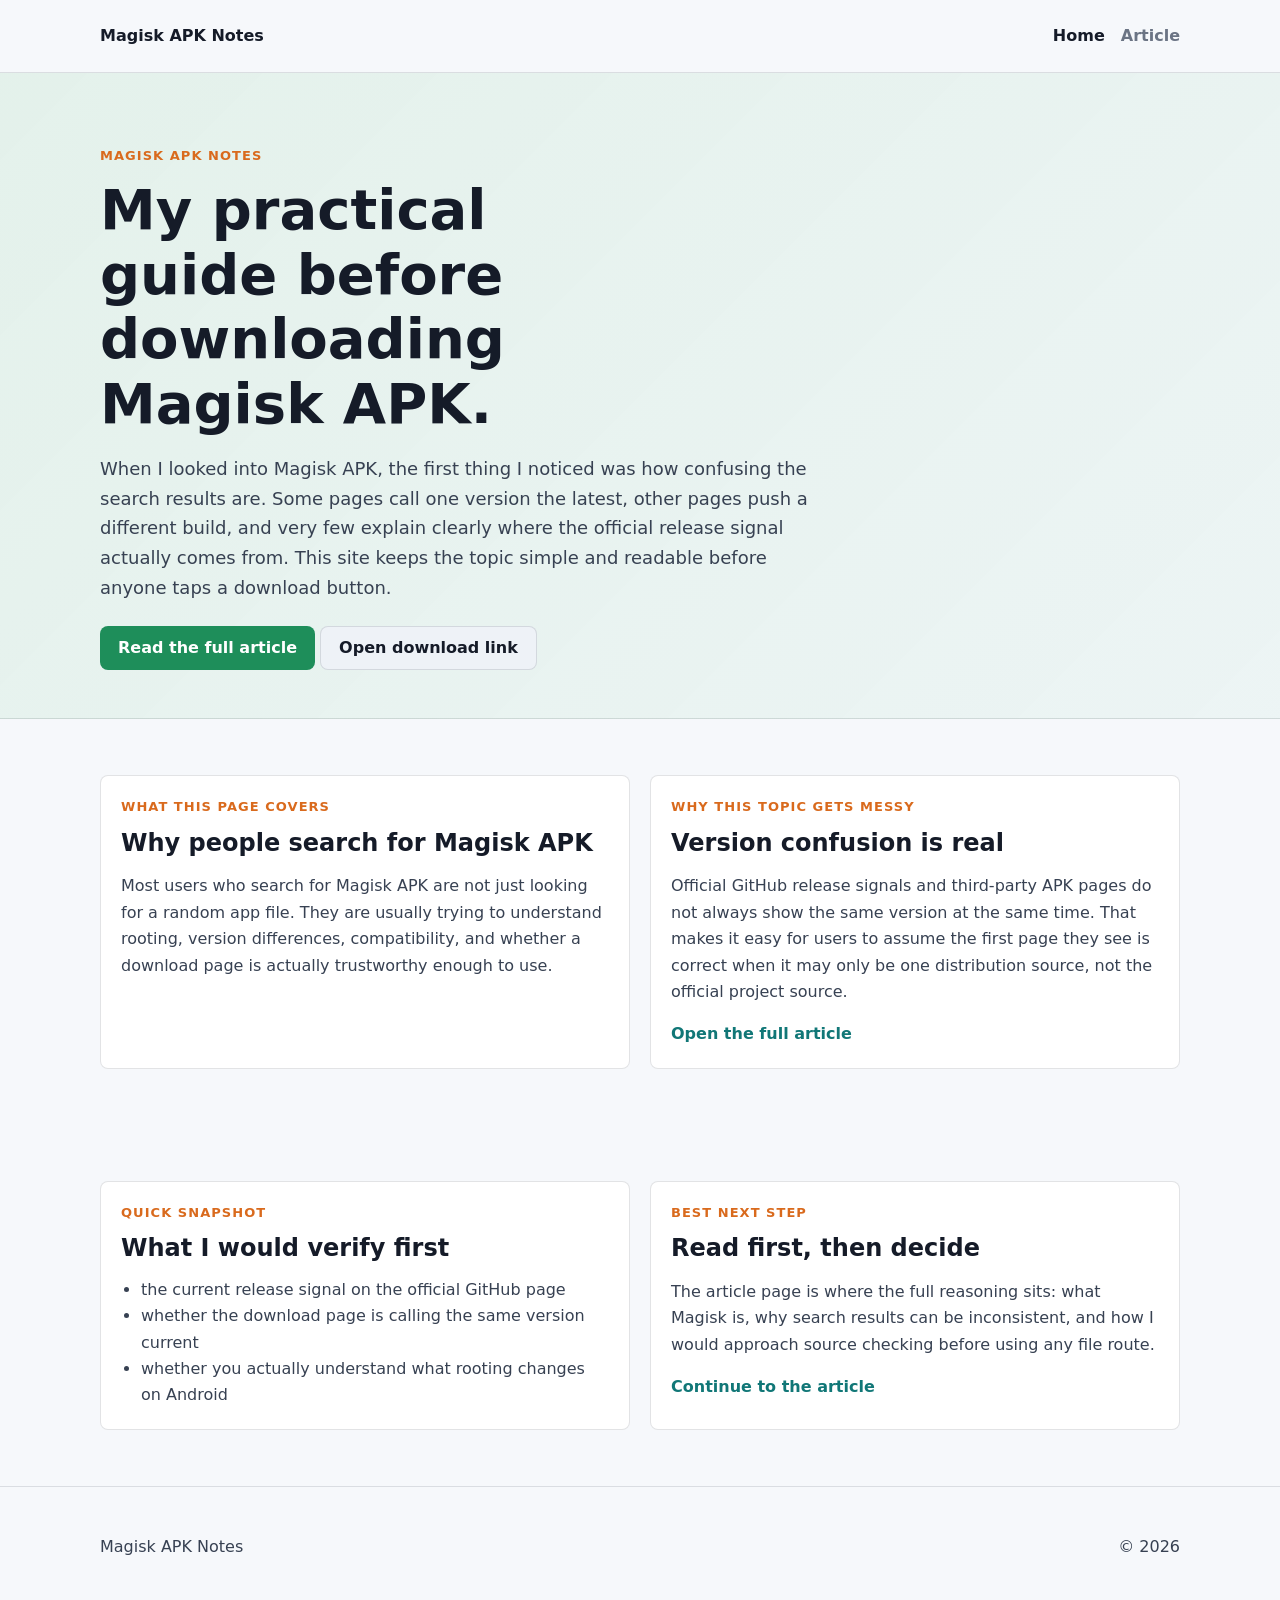
==== index.html @ f272150a "Initial Magisk APK Notes site" ====
<!DOCTYPE html>
<html lang="en">
<head>
  <meta charset="UTF-8">
  <meta name="viewport" content="width=device-width, initial-scale=1.0">
  <title>Magisk APK Notes | My Practical Guide Before Downloading It</title>
  <meta name="description" content="A first-person guide to Magisk APK covering what it is, version confusion, official source checks, and what Android users should know before downloading it.">
  <link rel="canonical" href="https://zeshanalikhan.github.io/magisk-apk-notes-site/">
  <meta property="og:title" content="Magisk APK Notes | My Practical Guide Before Downloading It">
  <meta property="og:description" content="A first-person guide to Magisk APK covering what it is, version confusion, official source checks, and what Android users should know before downloading it.">
  <meta property="og:type" content="website">
  <meta property="og:url" content="https://zeshanalikhan.github.io/magisk-apk-notes-site/">
  <link rel="stylesheet" href="styles.css">
  <script defer src="app.js"></script>
</head>
<body data-page="home">
  <header class="site-header">
    <div class="shell header-row">
      <a class="brand" href="./">Magisk APK Notes</a>
      <nav class="site-nav" aria-label="Primary">
        <a href="./" data-nav="home">Home</a>
        <a href="pages/magisk-apk-notes.html" data-nav="magisk-apk-notes">Article</a>
      </nav>
    </div>
  </header>

  <main>
    <section class="hero">
      <div class="shell hero-copy">
        <p class="eyebrow">Magisk APK notes</p>
        <h1>My practical guide before downloading Magisk APK.</h1>
        <p class="lead">When I looked into Magisk APK, the first thing I noticed was how confusing the search results are. Some pages call one version the latest, other pages push a different build, and very few explain clearly where the official release signal actually comes from. This site keeps the topic simple and readable before anyone taps a download button.</p>
        <div class="hero-actions">
          <a class="button primary" href="pages/magisk-apk-notes.html">Read the full article</a>
          <a class="button secondary-inline" href="https://1024terabox.com/s/1fn65R3W6qTiYEGMREGxmWA">Open download link</a>
        </div>
      </div>
    </section>

    <section class="section">
      <div class="shell grid">
        <article class="panel">
          <p class="section-label">What this page covers</p>
          <h2>Why people search for Magisk APK</h2>
          <p>Most users who search for Magisk APK are not just looking for a random app file. They are usually trying to understand rooting, version differences, compatibility, and whether a download page is actually trustworthy enough to use.</p>
        </article>
        <article class="panel">
          <p class="section-label">Why this topic gets messy</p>
          <h2>Version confusion is real</h2>
          <p>Official GitHub release signals and third-party APK pages do not always show the same version at the same time. That makes it easy for users to assume the first page they see is correct when it may only be one distribution source, not the official project source.</p>
          <a class="text-link" href="pages/magisk-apk-notes.html">Open the full article</a>
        </article>
      </div>
    </section>

    <section class="section section-alt">
      <div class="shell grid">
        <article class="panel">
          <p class="section-label">Quick snapshot</p>
          <h2>What I would verify first</h2>
          <ul>
            <li>the current release signal on the official GitHub page</li>
            <li>whether the download page is calling the same version current</li>
            <li>whether you actually understand what rooting changes on Android</li>
          </ul>
        </article>
        <article class="panel">
          <p class="section-label">Best next step</p>
          <h2>Read first, then decide</h2>
          <p>The article page is where the full reasoning sits: what Magisk is, why search results can be inconsistent, and how I would approach source checking before using any file route.</p>
          <a class="text-link" href="pages/magisk-apk-notes.html">Continue to the article</a>
        </article>
      </div>
    </section>
  </main>

  <footer class="site-footer">
    <div class="shell footer-row">
      <p>Magisk APK Notes</p>
      <p>&copy; <span data-year></span></p>
    </div>
  </footer>
</body>
</html>
---- styles.css ----
:root {
  --bg: #f6f8fb;
  --surface: #ffffff;
  --surface-alt: #eef2f7;
  --ink: #151b28;
  --text: #374152;
  --muted: #6b7484;
  --line: rgba(21, 27, 40, 0.12);
  --green: #1e8e5a;
  --teal: #117777;
  --orange: #d96a1d;
}

*,
*::before,
*::after {
  box-sizing: border-box;
}

body {
  margin: 0;
  font-family: "Inter", "Segoe UI", system-ui, -apple-system, sans-serif;
  background: var(--bg);
  color: var(--text);
  line-height: 1.65;
}

a {
  color: inherit;
}

.shell {
  width: min(1080px, calc(100% - 32px));
  margin: 0 auto;
}

.narrow {
  width: min(760px, 100%);
}

.site-header {
  position: sticky;
  top: 0;
  z-index: 10;
  background: rgba(246, 248, 251, 0.95);
  border-bottom: 1px solid var(--line);
  backdrop-filter: blur(10px);
}

.header-row,
.footer-row {
  display: flex;
  align-items: center;
  justify-content: space-between;
  gap: 20px;
  min-height: 72px;
}

.brand,
.site-nav a,
.text-link {
  text-decoration: none;
}

.brand {
  font-weight: 800;
  color: var(--ink);
}

.site-nav {
  display: flex;
  flex-wrap: wrap;
  gap: 16px;
}

.site-nav a {
  font-weight: 700;
  color: var(--muted);
}

.site-nav a.active {
  color: var(--ink);
}

.hero,
.page-hero {
  padding: 72px 0 48px;
}

.hero {
  background:
    linear-gradient(135deg, rgba(30, 142, 90, 0.12), rgba(17, 119, 119, 0.08)),
    var(--surface);
  border-bottom: 1px solid var(--line);
}

.page-hero {
  background: var(--surface-alt);
  border-bottom: 1px solid var(--line);
}

.eyebrow,
.section-label {
  margin: 0 0 12px;
  color: var(--orange);
  font-size: 13px;
  font-weight: 800;
  text-transform: uppercase;
  letter-spacing: 0.08em;
}

h1,
h2 {
  margin: 0;
  color: var(--ink);
  line-height: 1.15;
}

h1 {
  font-size: clamp(34px, 5vw, 56px);
  max-width: 11ch;
}

.lead {
  margin: 18px 0 0;
  max-width: 64ch;
  font-size: 18px;
}

.hero-actions {
  margin-top: 24px;
}

.section {
  padding: 56px 0;
}

.grid {
  display: grid;
  grid-template-columns: repeat(2, minmax(0, 1fr));
  gap: 20px;
}

.article-stack {
  display: grid;
  gap: 18px;
}

.panel {
  background: var(--surface);
  border: 1px solid var(--line);
  border-radius: 8px;
  padding: 20px;
}

.panel ul {
  margin: 14px 0 0;
  padding-left: 20px;
}

.button {
  display: inline-flex;
  align-items: center;
  justify-content: center;
  min-height: 44px;
  padding: 0 18px;
  border-radius: 8px;
  text-decoration: none;
  font-weight: 800;
}

.button.primary {
  background: var(--green);
  color: #fff;
}

.button.secondary-inline {
  background: var(--surface-alt);
  color: var(--ink);
  border: 1px solid var(--line);
}

.text-link {
  color: var(--teal);
  font-weight: 800;
}

.site-footer {
  padding: 24px 0 36px;
  border-top: 1px solid var(--line);
}

.not-found {
  min-height: 100vh;
  display: grid;
  place-items: center;
  align-content: center;
  gap: 14px;
  text-align: center;
  padding: 32px;
}

@media (max-width: 720px) {
  .grid {
    grid-template-columns: 1fr;
  }

  .lead {
    font-size: 16px;
  }

  h1 {
    max-width: 12ch;
  }
}
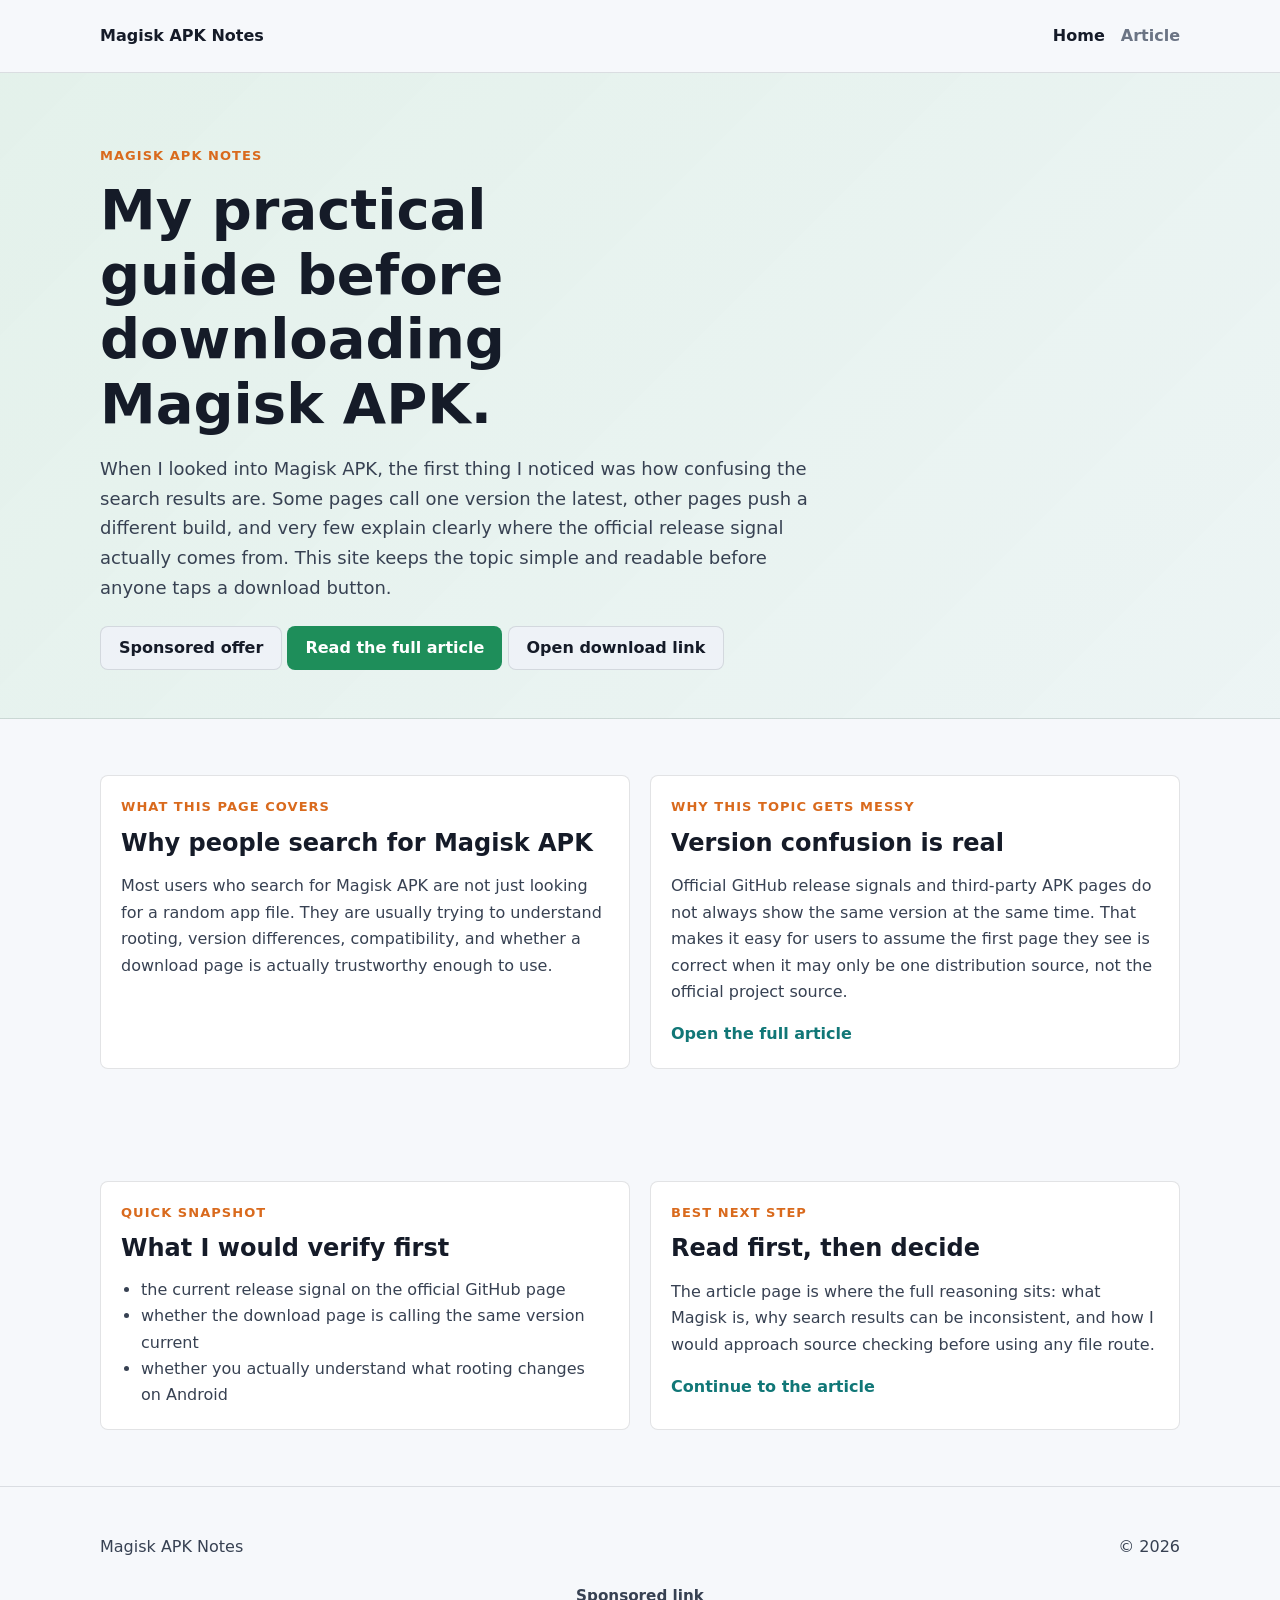
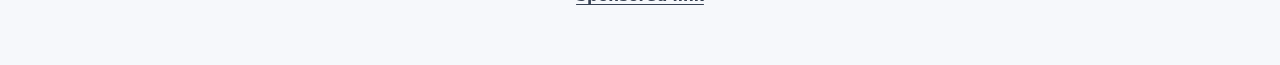
==== commit e67ca152: "Add sponsored smartlink placement" ====
--- a/index.html
+++ b/index.html
@@ -5,6 +5,7 @@
   <meta name="viewport" content="width=device-width, initial-scale=1.0">
   <title>Magisk APK Notes | My Practical Guide Before Downloading It</title>
   <meta name="description" content="A first-person guide to Magisk APK covering what it is, version confusion, official source checks, and what Android users should know before downloading it.">
+  <meta name="google-site-verification" content="zPeMqoo2h3M_oqIertTkiu1rAj5quQBwW_J42bXbuFM">
   <link rel="canonical" href="https://zeshanalikhan.github.io/magisk-apk-notes-site/">
   <meta property="og:title" content="Magisk APK Notes | My Practical Guide Before Downloading It">
   <meta property="og:description" content="A first-person guide to Magisk APK covering what it is, version confusion, official source checks, and what Android users should know before downloading it.">
@@ -31,6 +32,7 @@
         <h1>My practical guide before downloading Magisk APK.</h1>
         <p class="lead">When I looked into Magisk APK, the first thing I noticed was how confusing the search results are. Some pages call one version the latest, other pages push a different build, and very few explain clearly where the official release signal actually comes from. This site keeps the topic simple and readable before anyone taps a download button.</p>
         <div class="hero-actions">
+          <a class="button secondary-inline" href="https://www.profitablecpmratenetwork.com/j9f627innq?key=be46e17df9e34aa3b5b8e77e88a34740" rel="nofollow sponsored noopener" target="_blank">Sponsored offer</a>
           <a class="button primary" href="pages/magisk-apk-notes.html">Read the full article</a>
           <a class="button secondary-inline" href="https://1024terabox.com/s/1fn65R3W6qTiYEGMREGxmWA">Open download link</a>
         </div>
@@ -79,6 +81,9 @@
       <p>Magisk APK Notes</p>
       <p>&copy; <span data-year></span></p>
     </div>
+        <div class="adsterra-link-wrap">
+        <a class="adsterra-link" href="https://www.profitablecpmratenetwork.com/j9f627innq?key=be46e17df9e34aa3b5b8e77e88a34740" rel="nofollow sponsored noopener" target="_blank">Sponsored link</a>
+      </div>
   </footer>
 </body>
 </html>
--- a/styles.css
+++ b/styles.css
@@ -213,3 +213,15 @@
     max-width: 12ch;
   }
 }
+.adsterra-link-wrap {
+  padding: 0 0 1.25rem;
+  text-align: center;
+}
+
+.adsterra-link {
+  color: inherit;
+  font-size: 0.95rem;
+  font-weight: 700;
+  text-decoration: underline;
+  text-underline-offset: 0.18em;
+}
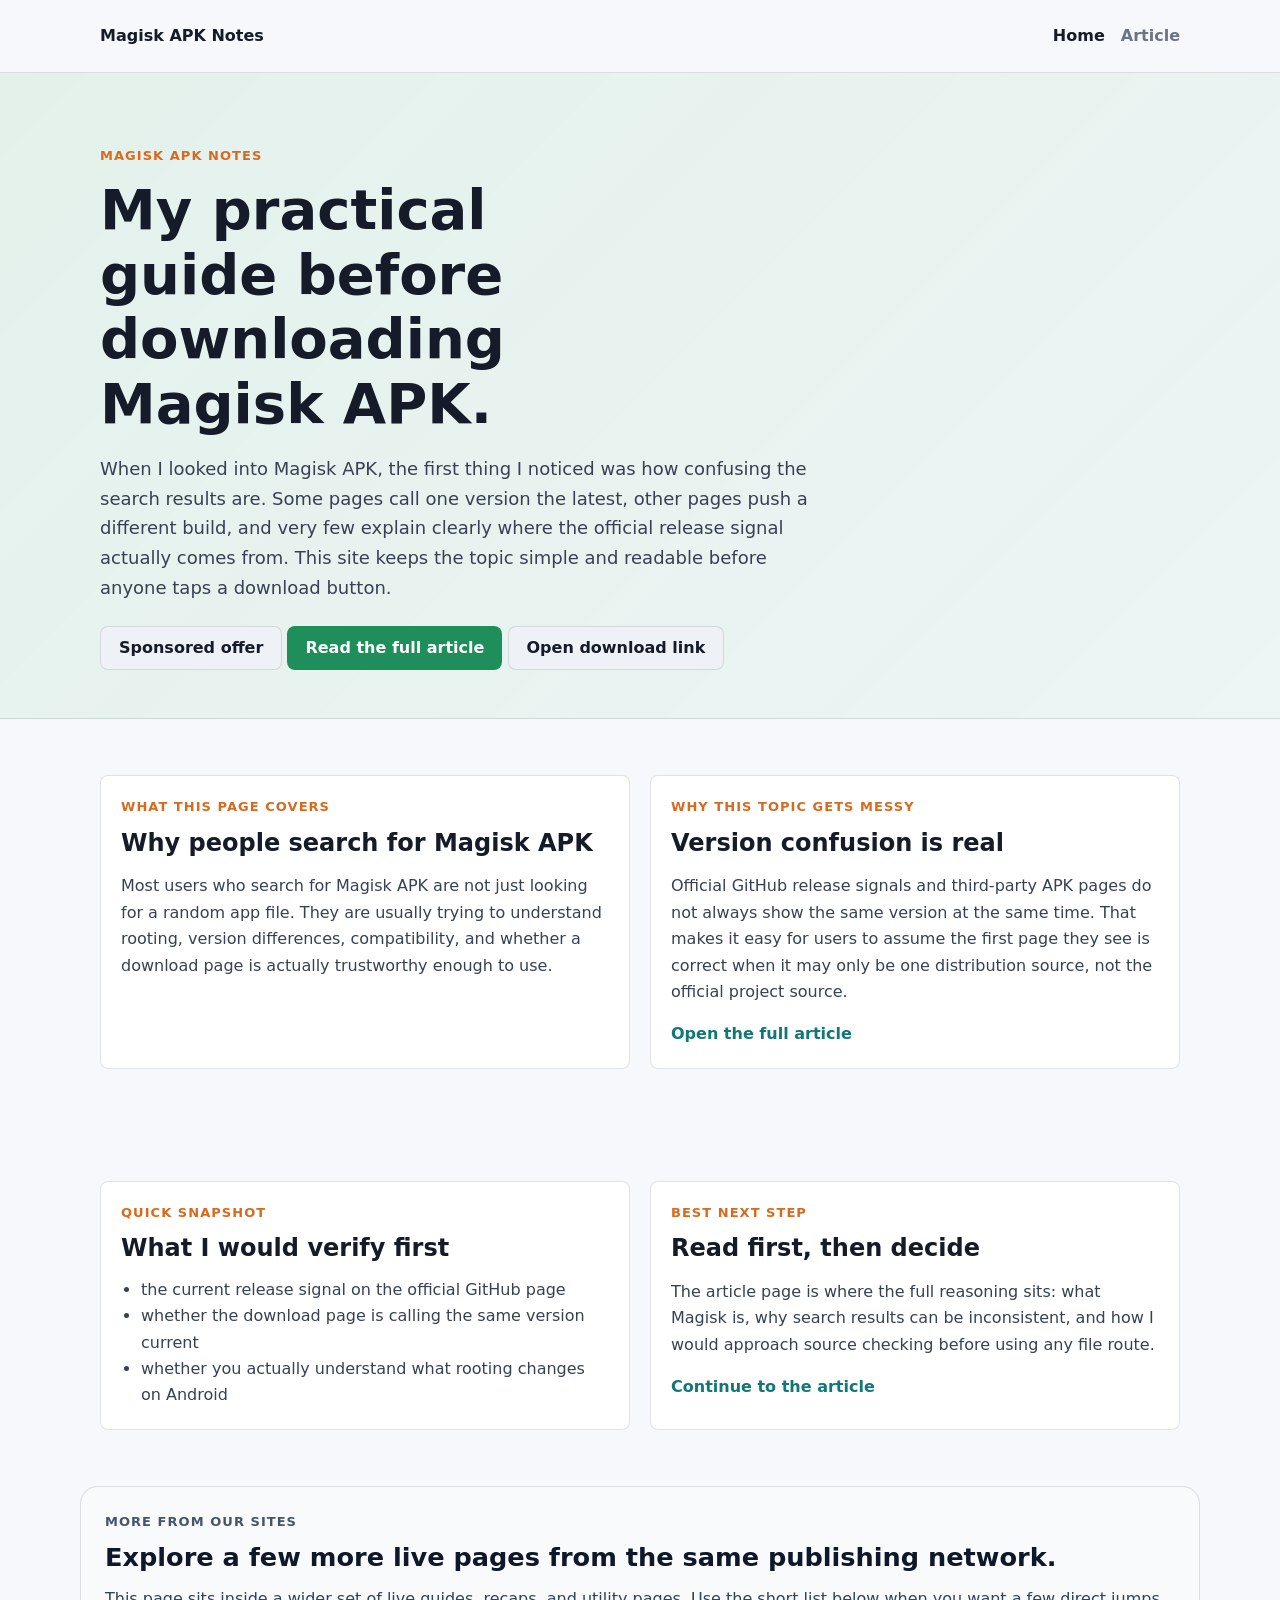
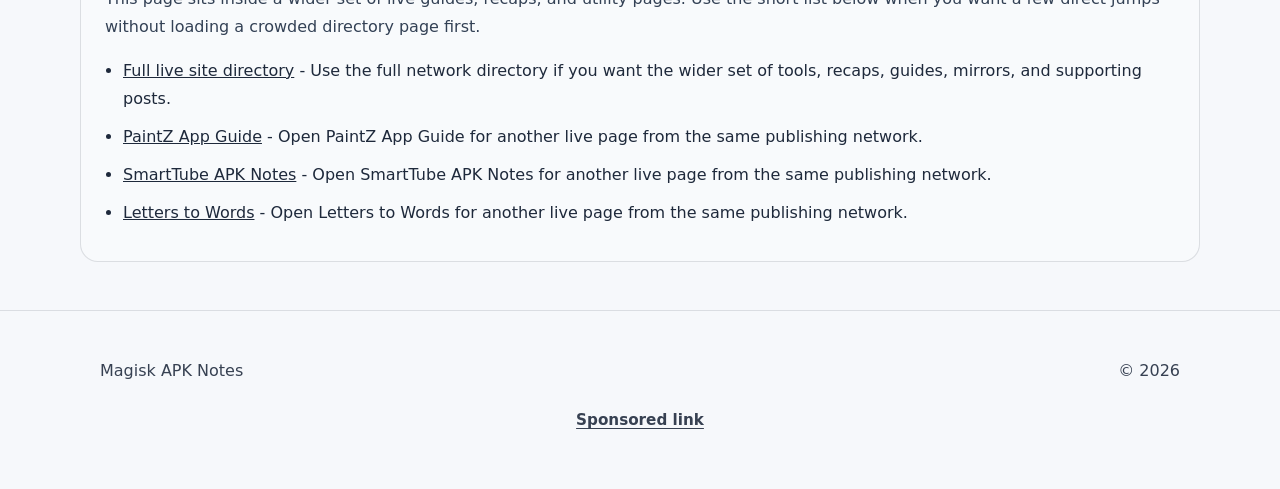
==== commit 0eadde9e: "Add owned network links" ====
--- a/index.html
+++ b/index.html
@@ -74,7 +74,25 @@
         </article>
       </div>
     </section>
-  </main>
+
+      <!-- NETWORK_LINKS_START -->
+      <section data-network-links="true" aria-labelledby="network-links-heading" style="padding:0 0 48px;">
+        <div style="width:min(1120px, calc(100% - 32px)); margin:0 auto;">
+          <div style="border:1px solid rgba(15, 23, 42, 0.12); background:#f8fafc; border-radius:18px; padding:24px;">
+            <p style="margin:0 0 10px; font-size:13px; font-weight:800; letter-spacing:0.08em; text-transform:uppercase; color:#475569;">More from our sites</p>
+            <h2 id="network-links-heading" style="margin:0 0 12px; font-size:clamp(1.5rem, 2vw, 1.9rem); line-height:1.2; color:#0f172a;">Explore a few more live pages from the same publishing network.</h2>
+            <p style="margin:0 0 16px; color:#334155; line-height:1.75;">This page sits inside a wider set of live guides, recaps, and utility pages. Use the short list below when you want a few direct jumps without loading a crowded directory page first.</p>
+            <ul style="margin:0; padding-left:18px; color:#1e293b; line-height:1.75;">
+          <li style="margin:0 0 10px;"><a href="https://zeshanalikhan.github.io/creator-app-hub-site/pages/site-directory.html">Full live site directory</a> - Use the full network directory if you want the wider set of tools, recaps, guides, mirrors, and supporting posts.</li>
+          <li style="margin:0 0 10px;"><a href="https://zeshanalikhan.github.io/paintz-app-guide-site/">PaintZ App Guide</a> - Open PaintZ App Guide for another live page from the same publishing network.</li>
+          <li style="margin:0 0 10px;"><a href="https://zeshanalikhan.github.io/smarttube-apk-notes-site/">SmartTube APK Notes</a> - Open SmartTube APK Notes for another live page from the same publishing network.</li>
+          <li style="margin:0 0 10px;"><a href="https://zeshan-letters-to-words.netlify.app/">Letters to Words</a> - Open Letters to Words for another live page from the same publishing network.</li>
+            </ul>
+          </div>
+        </div>
+      </section>
+      <!-- NETWORK_LINKS_END -->
+    </main>
 
   <footer class="site-footer">
     <div class="shell footer-row">
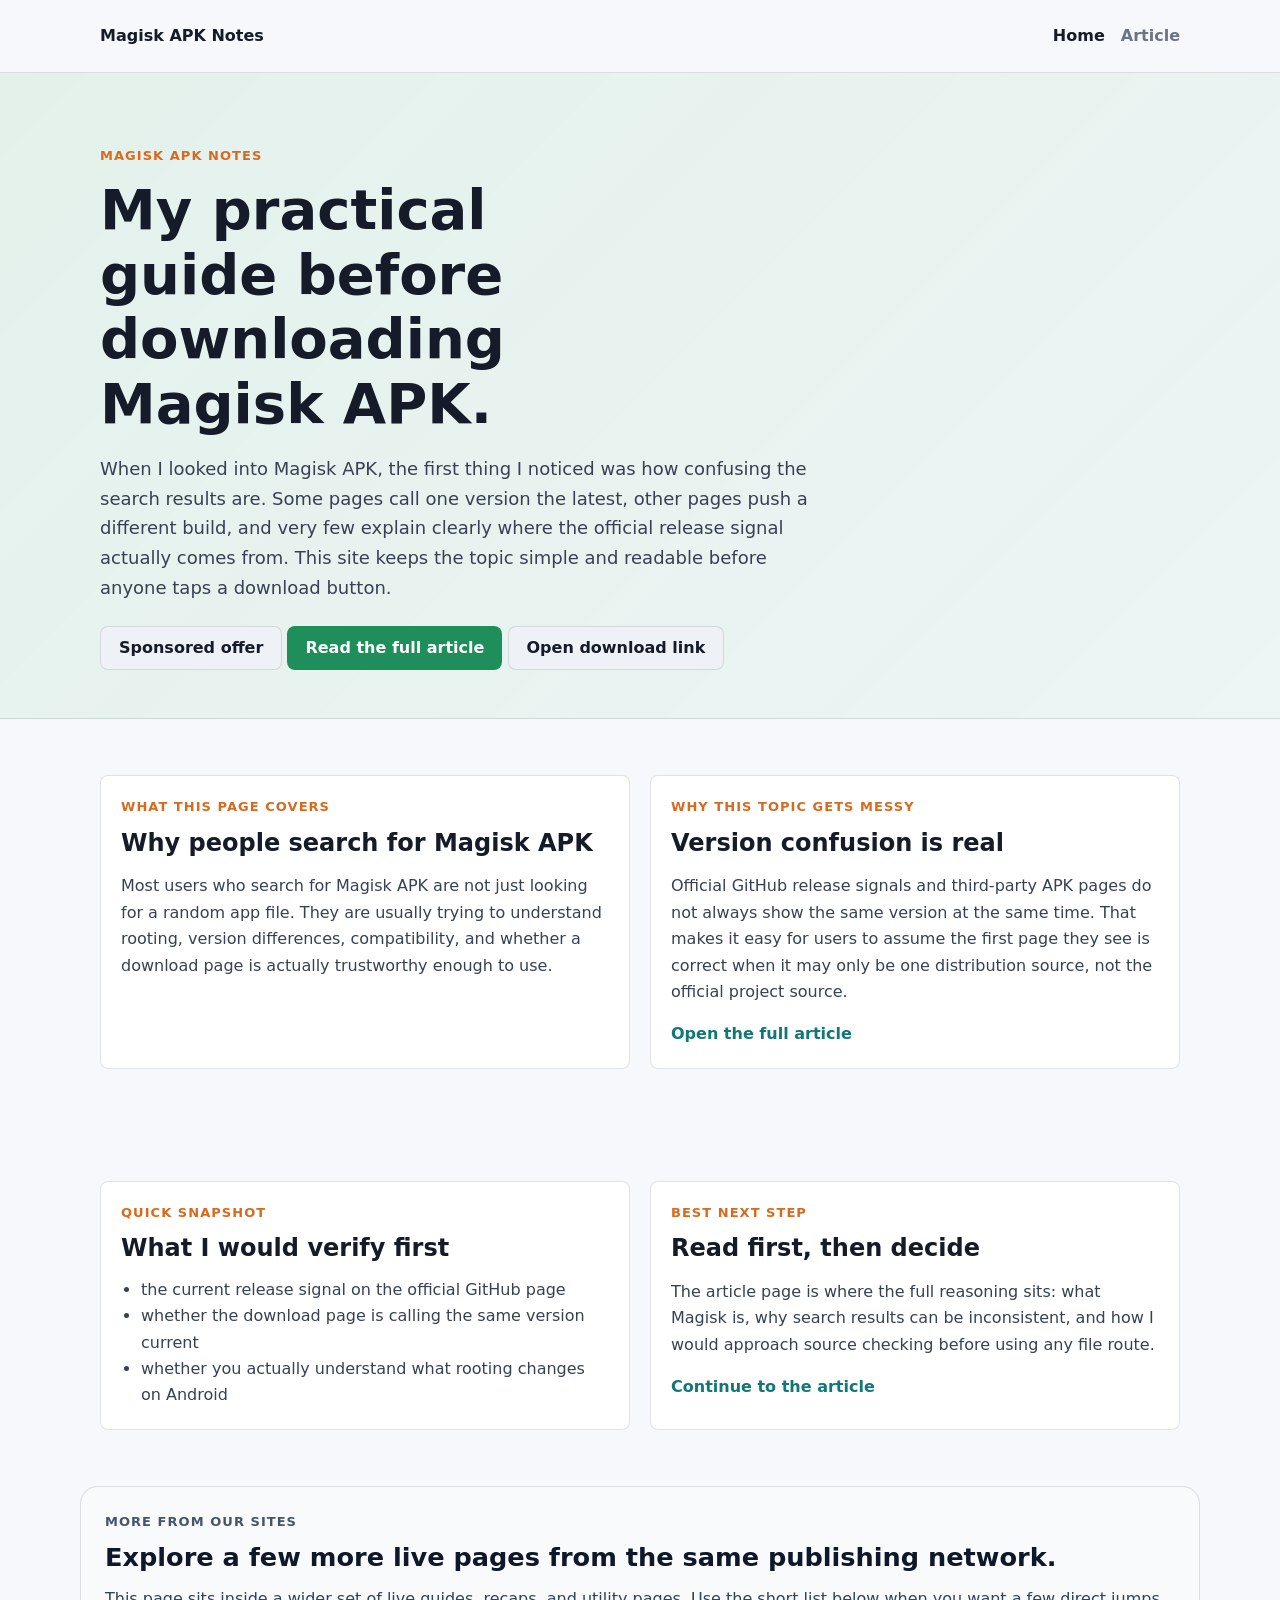
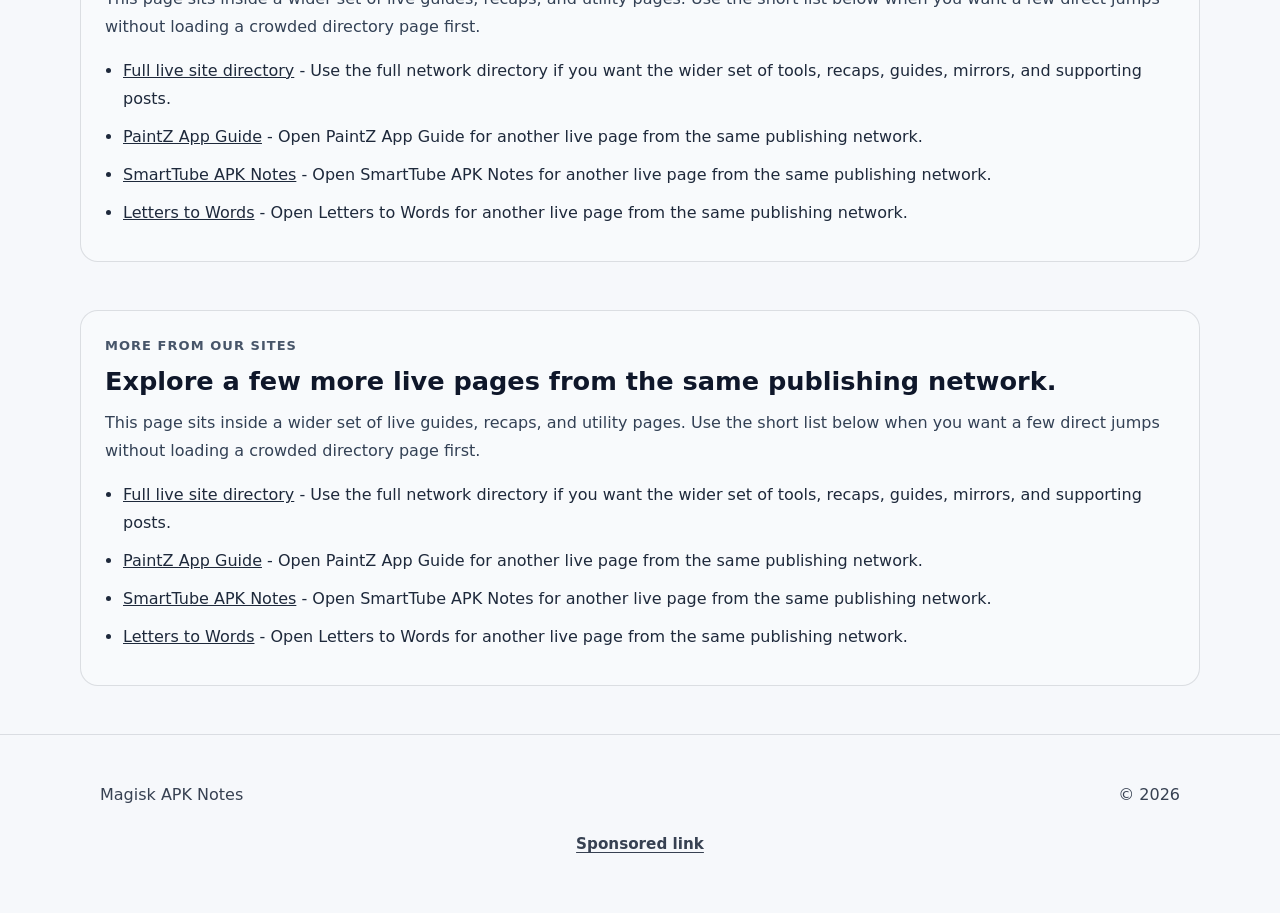
==== commit a7ac4c69: "Add owned network links" ====
--- a/index.html
+++ b/index.html
@@ -92,6 +92,24 @@
         </div>
       </section>
       <!-- NETWORK_LINKS_END -->
+    
+      <!-- NETWORK_LINKS_START -->
+      <section data-network-links="true" aria-labelledby="network-links-heading" style="padding:0 0 48px;">
+        <div style="width:min(1120px, calc(100% - 32px)); margin:0 auto;">
+          <div style="border:1px solid rgba(15, 23, 42, 0.12); background:#f8fafc; border-radius:18px; padding:24px;">
+            <p style="margin:0 0 10px; font-size:13px; font-weight:800; letter-spacing:0.08em; text-transform:uppercase; color:#475569;">More from our sites</p>
+            <h2 id="network-links-heading" style="margin:0 0 12px; font-size:clamp(1.5rem, 2vw, 1.9rem); line-height:1.2; color:#0f172a;">Explore a few more live pages from the same publishing network.</h2>
+            <p style="margin:0 0 16px; color:#334155; line-height:1.75;">This page sits inside a wider set of live guides, recaps, and utility pages. Use the short list below when you want a few direct jumps without loading a crowded directory page first.</p>
+            <ul style="margin:0; padding-left:18px; color:#1e293b; line-height:1.75;">
+          <li style="margin:0 0 10px;"><a href="https://zeshanalikhan.github.io/creator-app-hub-site/pages/site-directory.html">Full live site directory</a> - Use the full network directory if you want the wider set of tools, recaps, guides, mirrors, and supporting posts.</li>
+          <li style="margin:0 0 10px;"><a href="https://zeshanalikhan.github.io/paintz-app-guide-site/">PaintZ App Guide</a> - Open PaintZ App Guide for another live page from the same publishing network.</li>
+          <li style="margin:0 0 10px;"><a href="https://zeshanalikhan.github.io/smarttube-apk-notes-site/">SmartTube APK Notes</a> - Open SmartTube APK Notes for another live page from the same publishing network.</li>
+          <li style="margin:0 0 10px;"><a href="https://zeshan-letters-to-words.netlify.app/">Letters to Words</a> - Open Letters to Words for another live page from the same publishing network.</li>
+            </ul>
+          </div>
+        </div>
+      </section>
+      <!-- NETWORK_LINKS_END -->
     </main>
 
   <footer class="site-footer">
